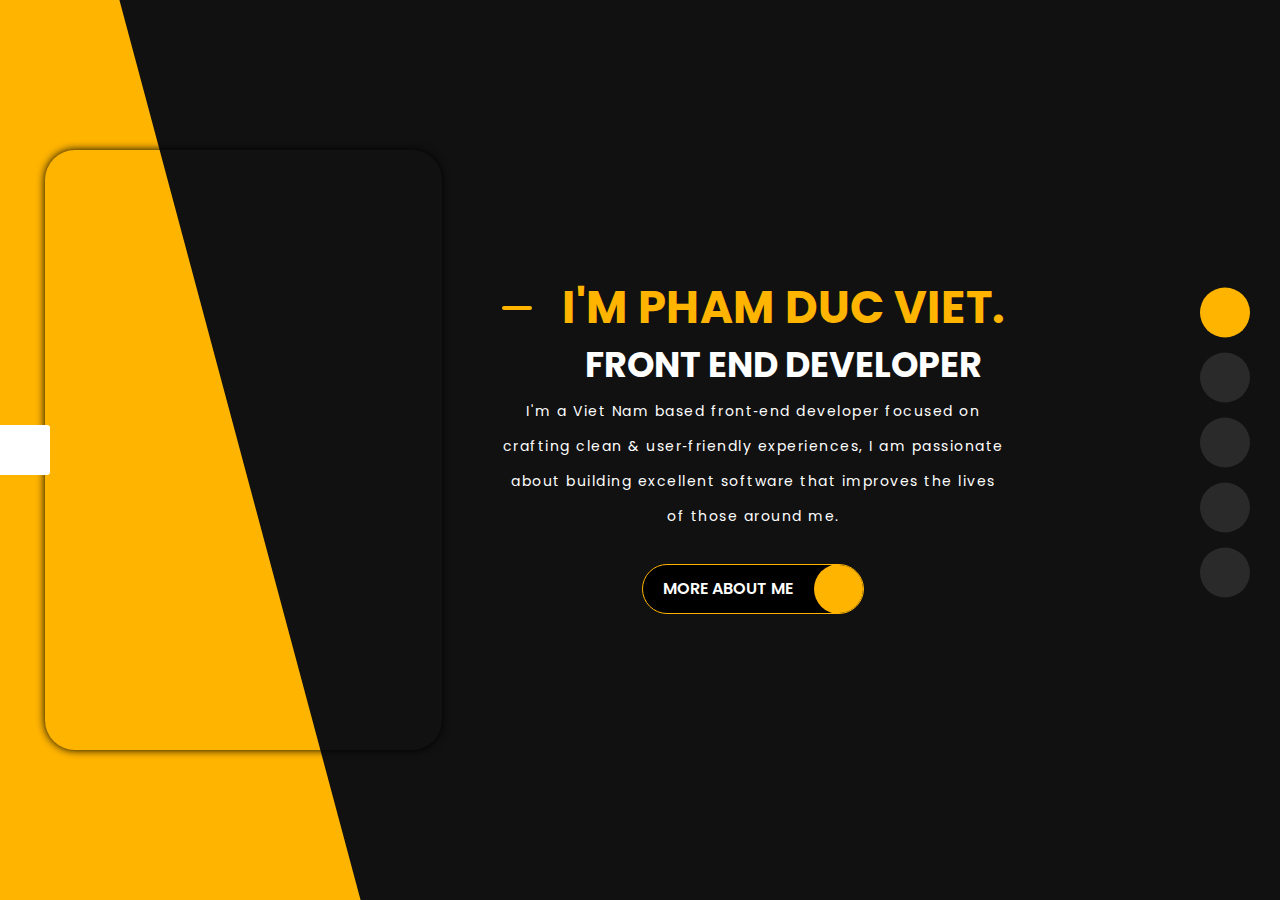
==== index.html @ 401a5b04 "ver1" ====
<!DOCTYPE html>
<html lang="en">

<head>
    <meta charset="UTF-8">
    <meta http-equiv="X-UA-Compatible" content="IE=edge">
    <meta name="viewport" content="width=device-width, initial-scale=1.0">
    <link href="https://fonts.googleapis.com/css2?family=Great+Vibes&display=swap" rel="stylesheet">
    <link href="https://fonts.googleapis.com/css2?family=Poppins:wght@200;300;400;500;600;700;800;900&display=swap"
        rel="stylesheet">
    <link href="https://fonts.googleapis.com/css2?family=Josefin+Slab:wght@400;500;600;700&display=swap"
        rel="stylesheet">
    <link rel="stylesheet" href="https://stackpath.bootstrapcdn.com/bootstrap/4.3.1/css/bootstrap.min.css"
        integrity="sha384-ggOyR0iXCbMQv3Xipma34MD+dH/1fQ784/j6cY/iJTQUOhcWr7x9JvoRxT2MZw1T" crossorigin="anonymous">
    <link rel="stylesheet" href="https://cdnjs.cloudflare.com/ajax/libs/font-awesome/5.15.3/css/all.min.css"
        integrity="sha512-iBBXm8fW90+nuLcSKlbmrPcLa0OT92xO1BIsZ+ywDWZCvqsWgccV3gFoRBv0z+8dLJgyAHIhR35VZc2oM/gI1w=="
        crossorigin="anonymous" />
    <title>Document</title>
    <link rel="stylesheet" href="style.css">

</head>

<body>
    <header class="header position-fixed ">
        <nav class="navbar navbar-expand-lg navbar-light ">
            <button class="navbar-toggler  " type="button" data-toggle="collapse" data-target="#navbarNav"
                aria-controls="navbarNav" aria-expanded="false" aria-label="Toggle navigation">
                <span class="navbar-toggler-icon"></span>
            </button>
            <div class="collapse navbar-collapse" id="navbarNav">
                <ul class="navbar-nav flex-column navbar__list">
                    <li
                        class="nav__item nav__item-active active d-flex align-items-lg-center justify-content-lg-center  position-relative  rounded-circle mb-4">
                        <i class="fas fa-home"></i>
                        <a class="nav__link  position-relative " href="index.html">
                            <h2>HOME</h2> </span>
                        </a>
                    </li>
                    <li
                        class="nav__item d-flex align-items-lg-center justify-content-lg-center  position-relative  rounded-circle mb-4">
                        <i class="fas fa-user "></i>
                        <a class="nav__link position-relative" href="about.html">
                            <h2>ABOUT</h2>
                        </a>
                    </li>
                    <li
                        class="nav__item d-flex align-items-lg-center justify-content-lg-center  position-relative  rounded-circle mb-4">
                        <i class="fas fa-briefcase"></i>
                        <a class="nav__link position-relative" href="fortfolio.html">
                            <h2>FORTFOLIO</h2>
                        </a>
                    </li>
                    <li
                        class="nav__item d-flex align-items-lg-center justify-content-lg-center   position-relative  rounded-circle mb-4">
                        <i class="fas fa-envelope-open"></i>
                        <a class="nav__link  position-relative" href="contact.html">
                            <h2>CONTACT</h2>
                        </a>
                    </li>

                    <li
                        class="nav__item d-flex align-items-lg-center justify-content-lg-center position-relative  rounded-circle mb-4">
                        <i class="fas fa-comments"></i>
                        <a class="nav__link  position-relative " href="blog.html">
                            <h2>BLOG</h2>
                        </a>
                    </li>
                </ul>
            </div>
        </nav>
    </header>
    <main class="main">
        <section class="container-fluid   h-100 d-flex align-items-lg-center home__container">
            <div class="position-fixed  d-none d-lg-block home__color"></div>
            <div class="row h-100 my-auto d-md-flex justify-content-center justify-content-lg-start">
                <div class="col-lg-4 col-md-5 col-sm-5 col-5 ml-lg-5 my-auto">
                    <div class="home__img mx-auto ">
                    </div>
                </div>
                <div class="col-lg-5 col-md-12 ml-lg-5 my-auto text-center ">
                    <div class="home__content">
                        <h1 class="home__title text-uppercase display-3 display-sm-4 font-weight-bold">
                            i'm pham duc viet. <br> <span class="display-4 font-weight-bold">front end
                                developer</span>
                        </h1>
                        <p class="home__desc">
                            I'm a Viet Nam based front‑end developer focused on crafting clean & user‑friendly
                            experiences, I am
                            passionate about building excellent software that improves the lives of those around me.
                        </p>
                        <a href="#" class="button "><span class="button__content">MORE ABOUT ME</span>
                            <i class="fas fa-arrow-right button__icon"></i></a>
                    </div>
                </div>

            </div>
        </section>

        <div class="setting">
            <i class="fas fa-cog"></i>
        </div>
    </main>


    <script src="https://code.jquery.com/jquery-3.3.1.slim.min.js"
        integrity="sha384-q8i/X+965DzO0rT7abK41JStQIAqVgRVzpbzo5smXKp4YfRvH+8abtTE1Pi6jizo"
        crossorigin="anonymous"></script>
    <script src="https://cdnjs.cloudflare.com/ajax/libs/popper.js/1.14.7/umd/popper.min.js"
        integrity="sha384-UO2eT0CpHqdSJQ6hJty5KVphtPhzWj9WO1clHTMGa3JDZwrnQq4sF86dIHNDz0W1"
        crossorigin="anonymous"></script>
    <script src="https://stackpath.bootstrapcdn.com/bootstrap/4.3.1/js/bootstrap.min.js"
        integrity="sha384-JjSmVgyd0p3pXB1rRibZUAYoIIy6OrQ6VrjIEaFf/nJGzIxFDsf4x0xIM+B07jRM"
        crossorigin="anonymous"></script>
    <script>
            //
    </script>
</body>

</html>
---- style.css ----
html {
    font-size: 62.5%;
}

:root {
    --blue: #007bff;
    --indigo: #6610f2;
    --purple: #6f42c1;
    --pink: #e83e8c;
    --red: #dc3545;
    --orange: #fd7e14;
    --yellow: #ffb400;
    --green: #28a745;
    --teal: #20c997;
    --cyan: #17a2b8;
    --white: #fff;
    --gray: #6c757d;
    --gray-dark: #343a40;
    --primary: #007bff;
    --secondary: #6c757d;
    --success: #28a745;
    --info: #17a2b8;
    --warning: #ffc107;
    --danger: #dc3545;
    --light: #f8f9fa;
    --dark: #343a40;
    --black: #000;
    --bgc-color: #111111;
    --bgc-header: #2b2a2a;
    --border-blurred: #252525;

    --breakpoint-xs: 0;
    --breakpoint-sm: 576px;
    --breakpoint-md: 768px;
    --breakpoint-lg: 992px;
    --breakpoint-xl: 1200px;
}

*,
*:after,
*::before {
    box-sizing: border-box;
    -webkit-box-sizing: border-box;
}

a {
    text-decoration: none !important;
    color: var(--white);
}
a:hover {
    text-decoration: none !important;
    color: var(--white);
}
ol,
ul {
    list-style: none;
}
img {
    max-width: 100%;
    object-fit: cover;
    vertical-align: middle;
}

body {
    line-height: 1.4;
    font-weight: 400;
    font-size: 1.4rem;
    color: var(--white) !important;
    font-family: "Poppins", sans-serif;
    scroll-behavior: smooth;
}

.button {
    position: relative;
    display: inline-block;
    font-size: 1.6rem;
    padding: 1.3rem 7rem 1.3rem 2rem;
    font-weight: 600;
    color: var(--white) !important;
    background-color: var(--black);
    cursor: pointer;
    border-radius: 10rem;
    border: 1px var(--yellow) solid;
    -webkit-border-radius: 10rem;
    -moz-border-radius: 10rem;
    -ms-border-radius: 10rem;
    -o-border-radius: 10rem;
    transition: all 0.4s ease-in-out;
    -webkit-transition: all 0.4s ease-in-out;
    -moz-transition: all 0.4s ease-in-out;
    -ms-transition: all 0.4s ease-in-out;
    -o-transition: all 0.4s ease-in-out;
    overflow: hidden;
}
.button::before {
    content: "";
    position: absolute;
    top: 0;
    right: -100%;
    z-index: 2;
    width: 100%;
    height: 100%;
    line-height: 5rem;

    transition: all 0.5s ease-in-out;
    -webkit-transition: all 0.5s ease-in-out;
    -moz-transition: all 0.5s ease-in-out;
    -ms-transition: all 0.5s ease-in-out;
    -o-transition: all 0.5s ease-in-out;
    background-color: var(--yellow);
}
.button__content {
    color: var(--white);
    position: relative;
    z-index: 5;
}
.button:hover::before {
    right: 0;
}
.button__icon {
    position: absolute;
    top: 0;
    right: 0;
    z-index: 5;
    display: flex;
    justify-content: center;
    align-items: center;
    width: 5rem;
    height: 5rem;
    color: var(--white);
    margin: -1px;
    background-color: var(--yellow);
    border-radius: 50%;
    -webkit-border-radius: 50%;
    -moz-border-radius: 50%;
    -ms-border-radius: 50%;
    -o-border-radius: 50%;
}

.form__input {
    border: 0;
    outline: none;
    background-color: transparent;
    flex-grow: 1;
    font-size: 1.4rem;
    padding: 0 1.5rem 0 0;
    font-family: "Poppins";
}
.form__btn {
    background-color: transparent;
    border: 0;
    outline: none;
    cursor: pointer;
    padding: 0;
    font-size: 1.4rem;
    font-family: "Poppins";
}

.text-clamp {
    display: -webkit-box;
    -webkit-box-orient: vertical;
    overflow: hidden;
    text-overflow: ellipsis;
}
.text-clamp--1 {
    -webkit-line-clamp: 1;
}
.text-clamp--3 {
    -webkit-line-clamp: 3;
}
.text-clamp--5 {
    -webkit-line-clamp: 5;
}
.title {
    padding: 8rem 0;
}
.title h1 {
    font-size: 5.6rem;
    font-weight: 900;
}
.title h1 > span {
    color: var(--yellow);
}
.title-bg {
    top: 50%;
    left: 50%;
    font-weight: 900;
    font-size: 11rem;
    letter-spacing: 1.4rem;
    opacity: 0.1;
    transform: translate(-50%, -50%);
    -webkit-transform: translate(-50%, -50%);
    -moz-transform: translate(-50%, -50%);
    -ms-transform: translate(-50%, -50%);
    -o-transform: translate(-50%, -50%);
}
.sub-title {
    font-size: 2.8rem;
    font-weight: 500;
}

.text-clamp {
    display: -webkit-box;
    -webkit-box-orient: vertical;
    overflow: hidden;
    text-overflow: ellipsis;
}
.text-clamp--1 {
    -webkit-line-clamp: 1;
}
.text-clamp--2 {
    -webkit-line-clamp: 2;
}
.text-clamp--5 {
    -webkit-line-clamp: 5;
}
/* ---------------------------------------------- setting --------------------------------------- */
.setting {
    display: flex;
    align-items: center;
    justify-content: center;
    position: fixed;
    top: 50%;
    left: 0;
    transform: translateY(-50%);
    height: 5rem;
    width: 5rem;
    border-radius: 0 3px 3px 0;
    background-color: var(--white);
    text-align: center;
    -webkit-transform: translateY(-50%);
    -moz-transform: translateY(-50%);
    -ms-transform: translateY(-50%);
    -o-transform: translateY(-50%);
    -webkit-border-radius: 0 3px 3px 0;
    -moz-border-radius: 0 3px 3px 0;
    -ms-border-radius: 0 3px 3px 0;
    -o-border-radius: 0 3px 3px 0;
}
.setting i {
    color: var(--black);
    font-size: 2.2rem;
    animation: spin360 2s infinite;
    -webkit-animation: spin360 2s infinite linear;
}

/* ---------------------------------------------- header --------------------------------------- */

.header {
    right: 2rem;
    top: 50%;
    transform: translateY(-50%);
    -webkit-transform: translateY(-50%);
    -moz-transform: translateY(-50%);
    -ms-transform: translateY(-50%);
    -o-transform: translateY(-50%);
    z-index: 999;
}

.nav__item {
    background-color: var(--bgc-header);
    width: 5rem;
    height: 5rem;
    transition: all 0.4s ease;
    border-radius: 50%;
    -webkit-border-radius: 50%;
    -moz-border-radius: 50%;
    -ms-border-radius: 50%;
    -o-border-radius: 50%;
}
.nav__item-active {
    background-color: var(--yellow);
}
.nav__item i {
    position: absolute;
    top: 50%;
    left: 50%;
    transform: translate(-50%, -50%);
    -webkit-transform: translate(-50%, -50%);
    -moz-transform: translate(-50%, -50%);
    -ms-transform: translate(-50%, -50%);
    -o-transform: translate(-50%, -50%);
}
.nav__link {
    height: 100%;
    width: 100%;
    top: 0;
    right: 0;
    display: flex;
    align-items: center;
    transition: all 0.4s ease;
    -webkit-transition: all 0.4s ease;
    -moz-transition: all 0.4s ease;
    -ms-transition: all 0.4s ease;
    -o-transition: all 0.4s ease;
    border-radius: 5rem;
    -webkit-border-radius: 5rem;
    -moz-border-radius: 5rem;
    -ms-border-radius: 5rem;
    -o-border-radius: 5rem;
}
.nav__link > h2 {
    position: absolute;
    z-index: -1;
    top: 0;
    right: 0;
    opacity: 0;
    visibility: hidden;
    padding: 0 4rem 0 2rem;
    color: var(--white);
    transition: all 0.4s linear;
    background-color: var(--yellow);
    overflow: hidden;
    transition: all 0.4s ease;
    -webkit-transition: all 0.4s ease;
    -moz-transition: all 0.4s ease;
    -ms-transition: all 0.4s ease;
    -o-transition: all 0.4s ease;
    border-radius: 2.5rem;
    -webkit-border-radius: 2.5rem;
    -moz-border-radius: 2.5rem;
    -ms-border-radius: 2.5rem;
    -o-border-radius: 2.5rem;
    line-height: 5rem;
}

.nav__link:hover h2,
.nav__item:hover h2 {
    background-color: var(--yellow);
    right: 2.5rem;
    opacity: 1;
    visibility: visible;
    border-radius: 2.5rem 0 0 2.5rem;
    -webkit-border-radius: 2.5rem 0 0 2.5rem;
    -moz-border-radius: 2.5rem 0 0 2.5rem;
    -ms-border-radius: 2.5rem 0 0 2.5rem;
    -o-border-radius: 2.5rem 0 0 2.5rem;
}
.nav__item:hover {
    background-color: var(--yellow);
}
/* ----------------------------------------------------------- home -------------------------------------------------- */

.home__container {
    background-color: var(--bgc-color);
    width: 100vw;
    min-height: 100vh;
}
.home__img {
    width: 100%;
    min-height: 60rem;
    padding-top: 100%;
    background-image: url("http://slimhamdi.net/tunis/dark/img/2.jpg");
    border-radius: 3rem;
    -webkit-border-radius: 3rem;
    -moz-border-radius: 3rem;
    -ms-border-radius: 3rem;
    -o-border-radius: 3rem;
    background-size: cover;
    background-position: center;
    background-repeat: no-repeat;
    box-shadow: 0px 0px 9px rgba(0, 0, 0, 1);
}
.home__color {
    width: 100%;
    height: 200%;
    background-color: var(--yellow);
    transform: rotate(-15deg);
    left: -80%;
    top: -34%;
    -webkit-transform: rotate(-15deg);
    -moz-transform: rotate(-15deg);
    -ms-transform: rotate(-15deg);
    -o-transform: rotate(-15deg);
}
.home__title {
    color: var(--yellow);
    position: relative;
    padding-left: 6rem;
}
.home__title span {
    color: var(--white);
}

.home__title::before {
    content: "";
    position: absolute;
    top: 25%;
    left: 0;
    background-color: var(--yellow);
    height: 4px;
    width: 3rem;
    border-radius: 2px;
    transform: translateY(-50%);
    font-size: 2rem;
    font-weight: 600;
    -webkit-transform: translateY(-50%);
    -moz-transform: translateY(-50%);
    -ms-transform: translateY(-50%);
    -o-transform: translateY(-50%);
    -webkit-border-radius: 2px;
    -moz-border-radius: 2px;
    -ms-border-radius: 2px;
    -o-border-radius: 2px;
}
.home__desc {
    letter-spacing: 1.5px;
    line-height: 2.5;
    margin-bottom: 3rem;
}
.button__toggle {
    outline: none !important;
}
.button__toggle i {
    color: var(--secondary);
    font-size: 2rem;
}
/* ----------------------------------------------------------- about -------------------------------------------------- */
.about {
    background-color: var(--bgc-color);
    min-height: 100vh;
}
.title {
    padding: 8rem 0;
}
.title h1 {
    font-size: 5.6rem;
    font-weight: 900;
}
.title h1 > span {
    color: var(--yellow);
}
.title-bg {
    top: 50%;
    left: 50%;
    font-weight: 900;
    font-size: 11rem;
    letter-spacing: 1.4rem;
    opacity: 0.1;
    transform: translate(-50%, -50%);
    -webkit-transform: translate(-50%, -50%);
    -moz-transform: translate(-50%, -50%);
    -ms-transform: translate(-50%, -50%);
    -o-transform: translate(-50%, -50%);
}

.info__list {
    padding-left: 0;
}
.info__list li {
    padding-top: 2rem;
    font-size: 1.5rem;
    font-weight: 400;
}
.info__list li > span:first-child {
    opacity: 0.8;
}
.about__experience {
    border: 1px var(--border-blurred) solid;
    padding: 2rem 2rem 2rem 4rem;
    border-radius: 6px;
    -webkit-border-radius: 6px;
    -moz-border-radius: 6px;
    -ms-border-radius: 6px;
    -o-border-radius: 6px;
    margin-bottom: 3rem;
}
.about__experience h3 {
    font-size: 5rem;
    font-weight: 700;
    color: var(--yellow);
    position: relative;
    width: fit-content;
}
.about__experience h3::before {
    content: "+";
    position: absolute;
    right: 0;
    top: 0;
    transform: translateX(100%);
    font-size: 3.2rem;
    color: var(--yellow);
    -webkit-transform: translateX(100%);
    -moz-transform: translateX(100%);
    -ms-transform: translateX(100%);
    -o-transform: translateX(100%);
}
.about__experience p {
    position: relative;
    padding-left: 4rem;
    font-size: 1.6rem;
    letter-spacing: 1px;
}
.about__experience p::before {
    content: "";
    position: absolute;
    top: 25%;
    left: 0;
    height: 1px;
    width: 2.5rem;
    background-color: var(--light);
}
hr {
    background-color: var(--gray-dark);
    margin: 5rem auto;
}
.skill__item {
    font-size: 8rem;
    padding-top: 5rem;
    width: fit-content;
}
.skill__item i {
    color: var(--yellow);
    transform-style: preserve-3d;
}
.skill__item h4 {
    transition: all 0.4s ease-in-out;
    -webkit-transition: all 0.4s ease-in-out;
    -moz-transition: all 0.4s ease-in-out;
    -ms-transition: all 0.4s ease-in-out;
    -o-transition: all 0.4s ease-in-out;
}
.skill__item:hover > i {
    animation: to-top ease-in-out 0.4s forwards,
        rotate-evenly ease-in-out 0.4s forwards 0.4s,
        to-bottom ease-in-out 0.4s forwards 1.2s;
}
.skill__item:hover > h4 {
    color: var(--yellow);
}

/* ----------------------------------------------------- */
.about__education {
    padding-bottom: 4rem;
}
.education__list li {
    padding-left: 4rem;
    margin-bottom: 6rem;
    border-left: 1px var(--dark) solid;
}
.education__icon {
    padding: 1.4rem;
    border-radius: 50%;
    background-color: var(--yellow);
    top: 0;
    left: 0;
    transform: translateX(-50%);
    -webkit-transform: translateX(-50%);
    -moz-transform: translateX(-50%);
    -ms-transform: translateX(-50%);
    -o-transform: translateX(-50%);
    -webkit-border-radius: 50%;
    -moz-border-radius: 50%;
    -ms-border-radius: 50%;
    -o-border-radius: 50%;
}
.education__content > span {
    display: inline-block;
    padding: 0.5rem 1rem;
    border-radius: 2rem;
    background-color: var(--border-blurred);
    opacity: 0.7;
    font-size: 1.3rem;
    -webkit-border-radius: 2rem;
    -moz-border-radius: 2rem;
    -ms-border-radius: 2rem;
    -o-border-radius: 2rem;
}
.education__content > span,
.education__content h3,
.education__content p {
    margin-bottom: 1.8rem;
    letter-spacing: 0.8px;
}
.education__title > span {
    opacity: 0.7;
}
/* ----------------------------------------------------------- fortfolio -------------------------------------------------- */
.fortfolio {
    background-color: var(--bgc-color);
    margin-bottom: 3rem;
}
.fortfolio img {
    border-radius: 6px;
    -webkit-border-radius: 6px;
    -moz-border-radius: 6px;
    -ms-border-radius: 6px;
    -o-border-radius: 6px;
    cursor: pointer;
}

.fortfolio__item {
    overflow: hidden;
    text-align: center;
    background: -webkit-linear-gradient(45deg, #ff89e9 0%, #05abe0 100);
    background: linear-gradient(45deg, #ff89e9 0%, #05abe0 100%);
    margin-bottom: 3rem;
}

.fortfolio__item .fortfolio__overlay {
    width: 100%;
    height: 100%;
    overflow: hidden;
    top: 0;
    left: 0;
    padding: 3em;
}

.fortfolio__item img {
    display: block;
    position: relative;
    max-width: none;
    width: calc(100% + 60px);
    -webkit-transition: opacity 0.35s, -webkit-transform 0.45s;
    transition: opacity 0.35s, transform 0.45s;
    -webkit-transform: translate3d(-40px, 0, 0);
    transform: translate3d(-40px, 0, 0);
}

.fortfolio__item .fortfolio__overlay:before {
    position: absolute;
    top: 20px;
    right: 20px;
    bottom: 20px;
    left: 20px;
    border: 1px solid #fff;
    content: "";
    opacity: 0;
    -webkit-filter: alpha(opacity=0);
    filter: alpha(opacity=0);
    -webkit-transition: opacity 0.35s, transform 0.45s;
    -moz-transition: opacity 0.35s, transform 0.45s;
    -ms-transition: opacity 0.35s, transform 0.45s;
    -o-transition: opacity 0.35s, transform 0.45s;
    transition: opacity 0.35s, transform 0.45s;
    -webkit-transform: translate3d(-20px, 0, 0);
    -moz-transform: translate3d(-20px, 0, 0);
    -ms-transform: translate3d(-20px, 0, 0);
    -o-transform: translate3d(-20px, 0, 0);
    transform: translate3d(-20px, 0, 0);
}

.fortfolio__item a {
    color: #fff;
    opacity: 0;
    -webkit-filter: alpha(opacity=0);
    filter: alpha(opacity=0);
    -webkit-transition: opacity 0.35s, transform 0.45s;
    -moz-transition: opacity 0.35s, transform 0.45s;
    -ms-transition: opacity 0.35s, transform 0.45s;
    -o-transition: opacity 0.35s, transform 0.45s;
    transition: opacity 0.35s, transform 0.45s;
    -webkit-transform: translate3d(-10px, 0, 0);
    -moz-transform: translate3d(-10px, 0, 0);
    -ms-transform: translate3d(-10px, 0, 0);
    -o-transform: translate3d(-10px, 0, 0);
    transform: translate3d(-10px, 0, 0);
}

.fortfolio__item:hover img {
    opacity: 0.6;
    filter: alpha(opacity=60);
    -webkit-transform: translate3d(0, 0, 0);
    -moz-transform: translate3d(0, 0, 0);
    -ms-transform: translate3d(0, 0, 0);
    -o-transform: translate3d(0, 0, 0);
    transform: translate3d(0, 0, 0);
}

.fortfolio__item:hover .fortfolio__overlay:before,
.fortfolio__item:hover a {
    opacity: 1;
    -webkit-filter: alpha(opacity=100);
    filter: alpha(opacity=100);
    -webkit-transform: translate3d(0, 0, 0);
    -moz-transform: translate3d(0, 0, 0);
    -ms-transform: translate3d(0, 0, 0);
    -o-transform: translate3d(0, 0, 0);
    transform: translate3d(0, 0, 0);
}

.fortfolio-model__item {
    padding: 4rem;
    background-color: var(--border-blurred);
    border-radius: 12px;
    -webkit-border-radius: 12px;
    -moz-border-radius: 12px;
    -ms-border-radius: 12px;
    -o-border-radius: 12px;
}
.fortfolio-model__title h3 {
    color: var(--yellow);
    margin-bottom: 1rem;
    font-size: 3rem;
    font-weight: 600;
}
.fortfolio-model__info {
    margin-bottom: 1rem;
}
.fortfolio-model__info i {
    padding-right: 1rem;
}
.fortfolio-model__link a {
    color: var(--yellow);
}
.modal-content {
    background-color: inherit;
    border: none;
}
.modal-body {
    transform: translateY(-4rem);
    -webkit-transform: translateY(-4rem);
    -moz-transform: translateY(-4rem);
    -ms-transform: translateY(-4rem);
    -o-transform: translateY(-4rem);
}
.modal-dialog {
    max-width: none;
}

.modal-header {
    border: none;
    padding: 0;
    justify-content: flex-end;
}
.button-model__close {
    font-size: 7rem;
    transform: translateX(-20%);
    color: var(--gray);
    background-color: inherit;
    border: none;
    outline: none !important;
    -webkit-transform: translateX(-20%);
    -moz-transform: translateX(-20%);
    -ms-transform: translateX(-20%);
    -o-transform: translateX(-20%);
}
.carousel-control-prev-icon,
.carousel-control-next-icon {
    width: 4rem;
    height: 4rem;
}
/* --------------------------------- contact -------------------------- */
.contact {
    background-color: var(--bgc-color);
    min-height: 100vh;
    padding-bottom: 5rem;
}
.info__title h3 {
    font-size: 2.6rem;
    font-weight: 600;
}
.info__desc {
    line-height: 1.5;
    letter-spacing: 0.7px;
}

.info__email i,
.info__phone i {
    font-size: 3.6rem;
    color: var(--yellow);
    transition: all 0.4s ease-in;
    -webkit-transition: all 0.4s ease-in;
    -moz-transition: all 0.4s ease-in;
    -ms-transition: all 0.4s ease-in;
    -o-transition: all 0.4s ease-in;
}
.info__email i:hover,
.info__phone i:hover {
    transform: translateY(-1rem);
    -webkit-transform: translateY(-1rem);
    -moz-transform: translateY(-1rem);
    -ms-transform: translateY(-1rem);
    -o-transform: translateY(-1rem);
}

.info__email span:nth-of-type(1),
.info__phone span:nth-of-type(1) {
    font-size: 1.7rem;
    font-weight: 400;
    opacity: 0.8;
}
.info__email span:nth-of-type(2),
.info__phone span:nth-of-type(2) {
    font-size: 1.6rem;
}

.contact__social {
    gap: 2rem;
    padding-bottom: 3rem;
}
.contact__social li {
    background-color: var(--border-blurred);
    border-radius: 50%;
    width: 4rem;
    height: 4rem;
    font-size: 1.6rem;
    line-height: 4rem;
    text-align: center;
    transition: all 0.4s ease-in;
    -webkit-transition: all 0.4s ease-in;
    -moz-transition: all 0.4s ease-in;
    -ms-transition: all 0.4s ease-in;
    -o-transition: all 0.4s ease-in;
}
.contact__social li:hover {
    background-color: var(--yellow);
}

.contact__form input,
.contact__form textarea {
    display: block;
    width: 100%;
    outline: none !important;
    border: 1px transparent solid;
    background-color: var(--border-blurred);
    padding: 1.4rem 3rem;
    border-radius: 10rem;
    -webkit-border-radius: 10rem;
    -moz-border-radius: 10rem;
    -ms-border-radius: 10rem;
    -o-border-radius: 10rem;
    color: var(--white);
}
.contact__form input:focus,
.contact__form textarea:focus {
    border: 1px var(--yellow) solid;
    transition: all 0.4s ease;
    -webkit-transition: all 0.4s ease;
    -moz-transition: all 0.4s ease;
    -ms-transition: all 0.4s ease;
    -o-transition: all 0.4s ease;
}
.contact__form textarea {
    overflow: hidden;
    min-height: 8rem;
}
/* --------------------------------------------------- blog ------------------------------------------------ */
.blog {
    min-height: 100vh;
    background-color: var(--bgc-color);
    padding-bottom: 10rem;
}
.blog__item {
    background-color: var(--border-blurred);
    margin-bottom: 3rem;
    border-radius: 8px;
    overflow: hidden;
}
.blog__content {
    padding: 3rem;
    border-top: 4px var(--yellow) solid;
}
.blog__title {
    font-size: 1.8rem;
    font-weight: 600;
    padding-bottom: 2rem;
}
.blog__desc {
    line-height: 1.6;
}
.blog__nav-link {
    font-size: 1.8rem;
}

/* .header__md {
    display: none;
} */
/* ---------------------------------- animation --------------------- */
@keyframes spin360 {
    from {
        transform: rotate(0);
        -webkit-transform: rotate(0);
        -moz-transform: rotate(0);
        -ms-transform: rotate(0);
        -o-transform: rotate(0);
    }
    to {
        transform: rotate(360deg);
        -webkit-transform: rotate(360deg);
        -moz-transform: rotate(360deg);
        -ms-transform: rotate(360deg);
        -o-transform: rotate(360deg);
    }
}
@keyframes rotate-evenly {
    from {
        transform: rotateY(0deg) translateY(-2rem);
        -webkit-transform: rotateY(0deg) translateY(-2rem);
        -moz-transform: rotateY(0deg) translateY(-2rem);
        -ms-transform: rotateY(0deg) translateY(-2rem);
        -o-transform: rotateY(0deg) translateY(-2rem);
    }
    to {
        transform: rotateY(360deg) translateY(-2rem);
        -webkit-transform: rotateY(360deg) translateY(-2rem);
        -moz-transform: rotateY(360deg) translateY(-2rem);
        -ms-transform: rotateY(360deg) translateY(-2rem);
        -o-transform: rotateY(360deg) translateY(-2rem);
    }
}
@keyframes to-top {
    from {
        transform: translateY(0rem);
        -webkit-transform: translateY(0rem);
        -moz-transform: translateY(0rem);
        -ms-transform: translateY(0rem);
        -o-transform: translateY(0rem);
    }
    to {
        transform: translateY(-2rem);
        -webkit-transform: translateY(-2rem);
        -moz-transform: translateY(-2rem);
        -ms-transform: translateY(-2rem);
        -o-transform: translateY(-2rem);
    }
}
@keyframes to-bottom {
    from {
        transform: translateY(-2rem);
        -webkit-transform: translateY(-2rem);
        -moz-transform: translateY(-2rem);
        -ms-transform: translateY(-2rem);
        -o-transform: translateY(-2rem);
    }
    to {
        transform: translateY(0rem);
        -webkit-transform: translateY(0rem);
        -moz-transform: translateY(0rem);
        -ms-transform: translateY(0rem);
        -o-transform: translateY(0rem);
    }
}

/* Large devices (desktops, less than 1200px) */
@media (max-width: 1199.98px) {
    .home__img {
        min-height: 60rem;
    }
}
/* Medium devices (tablets, less than 992px) */
@media (max-width: 991.98px) {
    .header {
        top: 10%;
    }
    .home__img {
        border-radius: 50%;
        display: inline-block;
        min-height: 0;
    }
    .header__lg {
        display: none;
    }
}
/* Small devices (landscape phones, less than 768px) */
@media (max-width: 767.98px) {
}

/* Extra small devices (portrait phones, less than 576px) */
@media (max-width: 575.98px) {
}
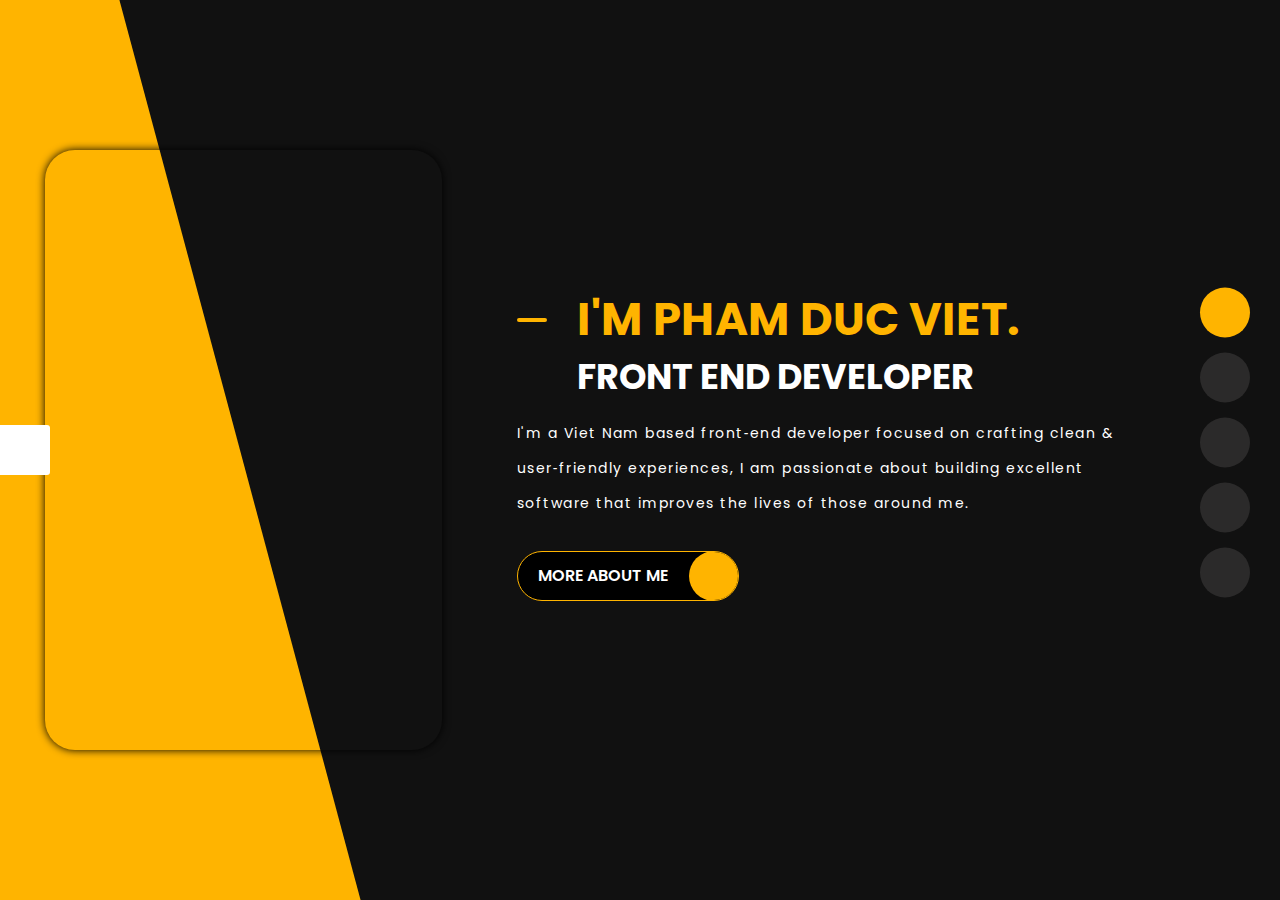
==== commit d127c690: "project2" ====
--- a/index.html
+++ b/index.html
@@ -21,14 +21,14 @@
 </head>
 
 <body>
-    <header class="header position-fixed ">
-        <nav class="navbar navbar-expand-lg navbar-light ">
+    <header class="header  ">
+        <nav class="navbar navbar-expand-lg navbar-light header__lg">
             <button class="navbar-toggler  " type="button" data-toggle="collapse" data-target="#navbarNav"
                 aria-controls="navbarNav" aria-expanded="false" aria-label="Toggle navigation">
-                <span class="navbar-toggler-icon"></span>
+                <i class="fas fa-bars"></i>
             </button>
             <div class="collapse navbar-collapse" id="navbarNav">
-                <ul class="navbar-nav flex-column navbar__list">
+                <ul class="navbar-nav flex-column navbar__list ">
                     <li
                         class="nav__item nav__item-active active d-flex align-items-lg-center justify-content-lg-center  position-relative  rounded-circle mb-4">
                         <i class="fas fa-home"></i>
@@ -66,24 +66,73 @@
                         </a>
                     </li>
                 </ul>
+
             </div>
         </nav>
+        <nav class="navbar navbar-expand-lg  navbar-dark header__md header__navbar">
+            <div class="container">
+                <h1 class="text-uppercase title__h1 ">
+                </h1>
+
+                <button class="navbar-toggler navbar__button " type="button" data-toggle="collapse"
+                    data-target="#collapsibleNavbar" aria-controls="collapsibleNavbar" aria-expanded="false"
+                    aria-label="Toggle navigation">
+                    <i class="fas fa-bars"></i>
+                </button>
+            </div>
+            <div class="collapse navbar-collapse  " id="collapsibleNavbar">
+                <ul class="navbar-nav  navbar__list-md">
+                    <li class=" ">
+                        <i class="fas fa-home"></i>
+                        <a class="  " href="index.html">
+                            <h2>HOME</h2> </span>
+                        </a>
+                    </li>
+                    <li class="">
+                        <i class="fas fa-user "></i>
+                        <a class="" href="about.html">
+                            <h2>ABOUT</h2>
+                        </a>
+                    </li>
+                    <li class="navbar__item-md--active ">
+                        <i class="fas fa-briefcase"></i>
+                        <a class="" href="fortfolio.html">
+                            <h2>FORTFOLIO</h2>
+                        </a>
+                    </li>
+                    <li class="">
+                        <i class="fas fa-envelope-open"></i>
+                        <a class=" " href="contact.html">
+                            <h2>CONTACT</h2>
+                        </a>
+                    </li>
+
+                    <li class="">
+                        <i class="fas fa-comments"></i>
+                        <a class="  " href="blog.html">
+                            <h2>BLOG</h2>
+                        </a>
+                    </li>
+                </ul>
+            </div>
+        </nav>
+
     </header>
     <main class="main">
         <section class="container-fluid   h-100 d-flex align-items-lg-center home__container">
             <div class="position-fixed  d-none d-lg-block home__color"></div>
             <div class="row h-100 my-auto d-md-flex justify-content-center justify-content-lg-start">
-                <div class="col-lg-4 col-md-5 col-sm-5 col-5 ml-lg-5 my-auto">
-                    <div class="home__img mx-auto ">
+                <div class="col-lg-4  col-sm-4 col-5 mx-lg-5 my-auto">
+                    <div class="    home__img mx-auto ">
                     </div>
                 </div>
-                <div class="col-lg-5 col-md-12 ml-lg-5 my-auto text-center ">
+                <div class="col-lg-6 col-sm-9 col-12 ml-xl-4 my-auto  ">
                     <div class="home__content">
-                        <h1 class="home__title text-uppercase display-3 display-sm-4 font-weight-bold">
+                        <h1 class="home__title text-uppercase display-3  font-weight-bold mb-lg-4 mb-md-2">
                             i'm pham duc viet. <br> <span class="display-4 font-weight-bold">front end
                                 developer</span>
                         </h1>
-                        <p class="home__desc">
+                        <p class="home__desc  ">
                             I'm a Viet Nam based front‑end developer focused on crafting clean & user‑friendly
                             experiences, I am
                             passionate about building excellent software that improves the lives of those around me.
--- a/style.css
+++ b/style.css
@@ -173,12 +173,13 @@
 }
 .title {
     padding: 8rem 0;
-}
-.title h1 {
+    margin-bottom: 5rem;
+}
+.title__h1 {
     font-size: 5.6rem;
     font-weight: 900;
 }
-.title h1 > span {
+.title__h1 > span {
     color: var(--yellow);
 }
 .title-bg {
@@ -247,6 +248,7 @@
 /* ---------------------------------------------- header --------------------------------------- */
 
 .header {
+    position: fixed;
     right: 2rem;
     top: 50%;
     transform: translateY(-50%);
@@ -256,7 +258,9 @@
     -o-transform: translateY(-50%);
     z-index: 999;
 }
-
+.header i {
+    color: var(--white);
+}
 .nav__item {
     background-color: var(--bgc-header);
     width: 5rem;
@@ -420,15 +424,22 @@
     background-color: var(--bgc-color);
     min-height: 100vh;
 }
-.title {
-    padding: 8rem 0;
-}
-.title h1 {
-    font-size: 5.6rem;
-    font-weight: 900;
-}
-.title h1 > span {
-    color: var(--yellow);
+.about__img {
+    display: none;
+    width: 100%;
+    height: 0;
+    padding-top: 100%;
+    background-image: url("http://slimhamdi.net/tunis/dark/img/2.jpg");
+    border-radius: 50%;
+    -webkit-border-radius: 50%;
+    -moz-border-radius: 50%;
+    -ms-border-radius: 50%;
+    -o-border-radius: 50%;
+    background-size: cover;
+    background-position: center;
+    background-repeat: no-repeat;
+    box-shadow: 0px 0px 9px rgba(0, 0, 0, 1);
+    border: 4px var(--border-blurred) solid;
 }
 .title-bg {
     top: 50%;
@@ -471,7 +482,13 @@
     color: var(--yellow);
     position: relative;
     width: fit-content;
-}
+    transition: all 0.4s ease-in-out;
+    -webkit-transition: all 0.4s ease-in-out;
+    -moz-transition: all 0.4s ease-in-out;
+    -ms-transition: all 0.4s ease-in-out;
+    -o-transition: all 0.4s ease-in-out;
+}
+
 .about__experience h3::before {
     content: "+";
     position: absolute;
@@ -484,7 +501,20 @@
     -moz-transform: translateX(100%);
     -ms-transform: translateX(100%);
     -o-transform: translateX(100%);
-}
+    transition: all 0.4s ease-in-out;
+    -webkit-transition: all 0.4s ease-in-out;
+    -moz-transition: all 0.4s ease-in-out;
+    -ms-transition: all 0.4s ease-in-out;
+    -o-transition: all 0.4s ease-in-out;
+}
+.about__experience:hover h3 {
+    transform: scale(1.1);
+    -webkit-transform: scale(1.1);
+    -moz-transform: scale(1.1);
+    -ms-transform: scale(1.1);
+    -o-transform: scale(1.1);
+}
+
 .about__experience p {
     position: relative;
     padding-left: 4rem;
@@ -578,8 +608,9 @@
 /* ----------------------------------------------------------- fortfolio -------------------------------------------------- */
 .fortfolio {
     background-color: var(--bgc-color);
-    margin-bottom: 3rem;
-}
+    min-height: 100vh;
+}
+
 .fortfolio img {
     border-radius: 6px;
     -webkit-border-radius: 6px;
@@ -847,14 +878,32 @@
     border-radius: 8px;
     overflow: hidden;
 }
+.blog__img {
+    overflow: hidden;
+}
+.blog__img img {
+    transition: all 0.4s ease-in-out;
+    -webkit-transition: all 0.4s ease-in-out;
+    -moz-transition: all 0.4s ease-in-out;
+    -ms-transition: all 0.4s ease-in-out;
+    -o-transition: all 0.4s ease-in-out;
+}
+
 .blog__content {
     padding: 3rem;
     border-top: 4px var(--yellow) solid;
 }
 .blog__title {
+    margin-bottom: 2rem;
+}
+.blog__title h3 {
     font-size: 1.8rem;
     font-weight: 600;
-    padding-bottom: 2rem;
+    transition: all 0.4s ease-in-out;
+    -webkit-transition: all 0.4s ease-in-out;
+    -moz-transition: all 0.4s ease-in-out;
+    -ms-transition: all 0.4s ease-in-out;
+    -o-transition: all 0.4s ease-in-out;
 }
 .blog__desc {
     line-height: 1.6;
@@ -863,9 +912,16 @@
     font-size: 1.8rem;
 }
 
-/* .header__md {
-    display: none;
-} */
+.blog__item:hover img {
+    transform: scale(1.1);
+    -webkit-transform: scale(1.1);
+    -moz-transform: scale(1.1);
+    -ms-transform: scale(1.1);
+    -o-transform: scale(1.1);
+}
+.blog__item:hover h3 {
+    color: var(--yellow);
+}
 /* ---------------------------------- animation --------------------- */
 @keyframes spin360 {
     from {
@@ -931,31 +987,149 @@
         -o-transform: translateY(0rem);
     }
 }
-
+.header__md {
+    display: none;
+}
 /* Large devices (desktops, less than 1200px) */
 @media (max-width: 1199.98px) {
     .home__img {
-        min-height: 60rem;
+        min-height: 50rem;
+    }
+    .home__title {
+        padding: 0;
+    }
+    .home__title::before {
+        display: none;
     }
 }
 /* Medium devices (tablets, less than 992px) */
 @media (max-width: 991.98px) {
+    .title__h1 {
+        font-size: 3rem;
+    }
     .header {
-        top: 10%;
+        width: 100%;
+        top: 0;
+        left: 0;
+        transform: translate(0);
+    }
+
+    .header__lg {
+        display: none;
+        visibility: hidden;
+    }
+    .header__md {
+        display: block;
+    }
+    .header__md a {
+        width: 100%;
+    }
+    .header__navbar {
+        padding: 0;
+        background-color: var(--border-blurred);
+        padding: 1.5rem 0;
+    }
+    .title {
+        display: none;
+    }
+
+    .navbar {
+        height: 100%;
+        width: 100%;
+    }
+    .navbar__button {
+        border: none;
+        outline: none !important;
+        font-size: 2.9rem;
+    }
+
+    .navbar__list-md {
+        height: 100vh;
+        background-color: var(--border-blurred);
+        padding: 5rem 3rem 3rem;
+    }
+    .navbar__list-md li {
+        display: flex;
+        margin-bottom: 2rem;
+        padding-bottom: 2rem;
+        border-bottom: 1px #333333 solid;
+        transition: all 0.4s ease;
+    }
+    .navbar__list-md li:hover h2,
+    .navbar__list-md li:hover i {
+        color: var(--yellow);
+    }
+
+    .navbar__list-md i,
+    .navbar__list-md h2 {
+        font-size: 2.5rem;
+    }
+    .navbar__list-md h2 {
+        padding-left: 2rem;
+    }
+    .navbar__item-md--active h2 {
+        color: var(--yellow);
+    }
+    .navbar-expand-lg > .container {
+        padding: 0 1rem;
     }
     .home__img {
         border-radius: 50%;
         display: inline-block;
         min-height: 0;
-    }
-    .header__lg {
+        margin-bottom: 2rem;
+        border: 4px var(--border-blurred) solid;
+    }
+    .home__title {
+        font-size: 3.4rem;
+    }
+    .home__title span {
+        font-size: 2.3rem;
+    }
+    .home__desc {
+        line-height: 1.5;
+    }
+    .home__content {
+        text-align: center;
+    }
+    /* -----------------------------------------fortfolio --------------------- */
+
+    .about,
+    .contact,
+    .blog {
+        padding-top: 10rem;
+    }
+    .setting {
         display: none;
+    }
+    .about__img {
+        display: block;
     }
 }
 /* Small devices (landscape phones, less than 768px) */
 @media (max-width: 767.98px) {
+    .navbar__list-md i,
+    .navbar__list-md h2 {
+        font-size: 2rem;
+    }
+    .home__title {
+        margin-bottom: 2rem;
+    }
 }
 
 /* Extra small devices (portrait phones, less than 576px) */
 @media (max-width: 575.98px) {
-}
+    .blog__title {
+        margin-bottom: 1rem;
+    }
+    .home__img {
+        display: none;
+    }
+
+    .home__content {
+        text-align: left;
+    }
+    .info__list li > span {
+        display: block;
+    }
+}
